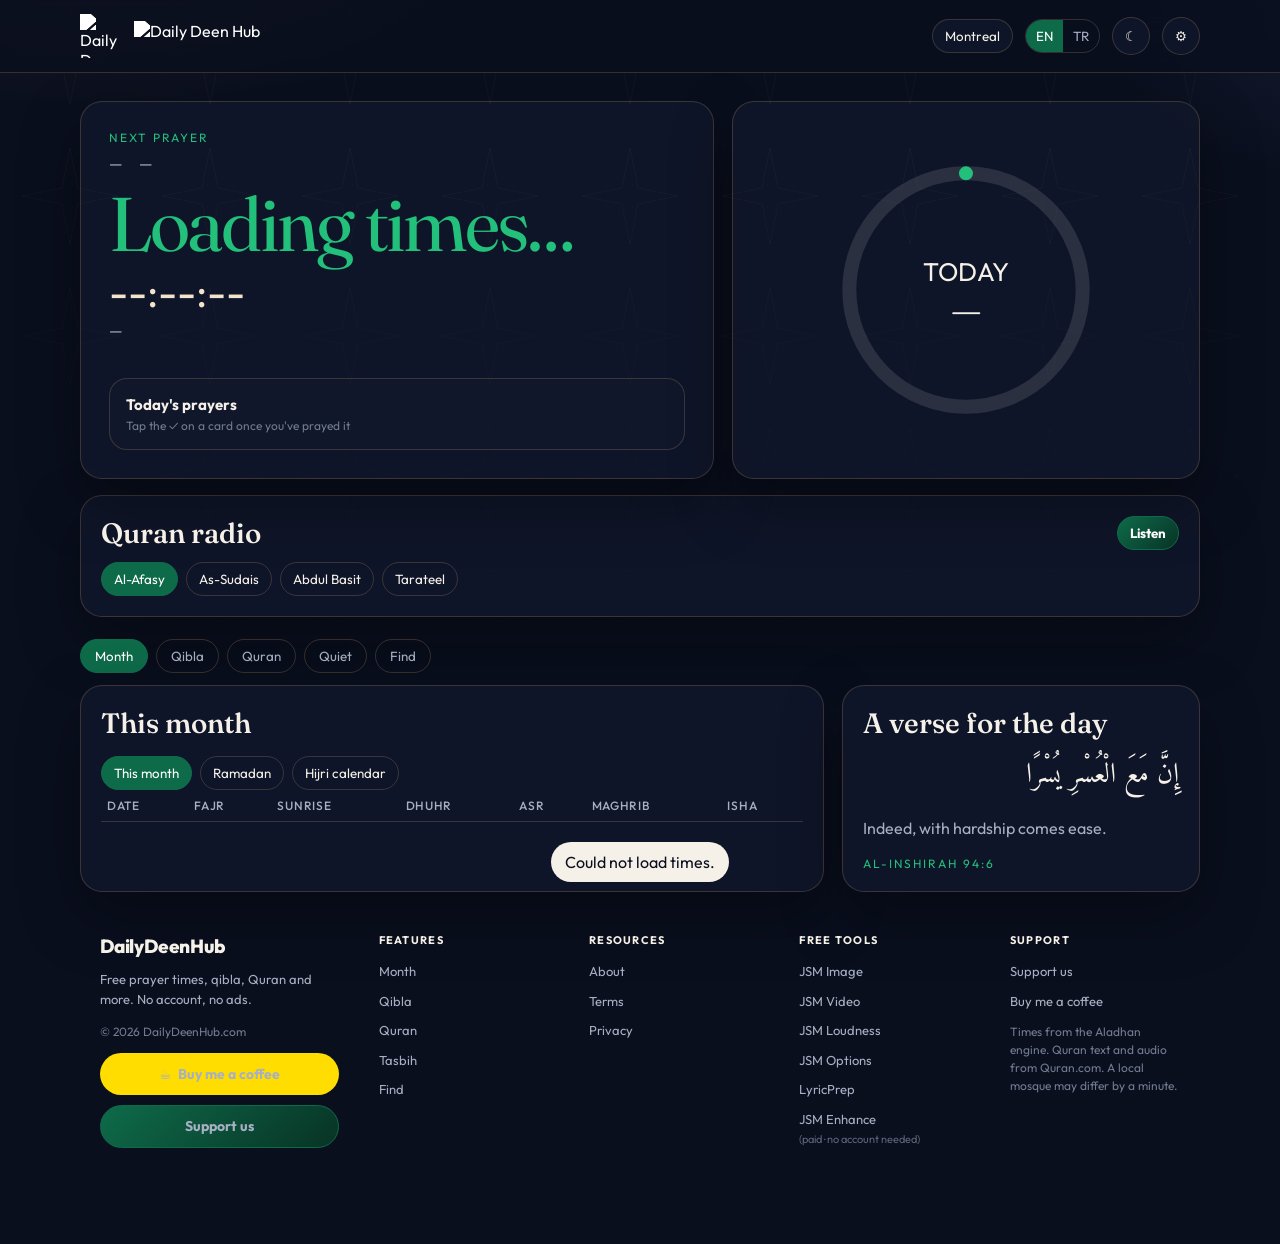
==== index.html @ 3d337380 "prayer tracker checkboxes on cards, congrats message" ====
<!DOCTYPE html>
<!-- HEADER/MARKUP: keep in sync with /tr/index.html -->
<html lang="en">
<head>
  <meta charset="UTF-8" />
  <meta name="viewport" content="width=device-width, initial-scale=1, viewport-fit=cover" />
  <meta name="theme-color" content="#0a0f1e" />
  <meta name="description" content="Ad-free prayer times, qibla, monthly timetable, and Quran reader." />
  <link rel="canonical" href="https://dailydeenhub.com/" />
  <link rel="alternate" hreflang="en" href="https://dailydeenhub.com/" />
  <link rel="alternate" hreflang="tr" href="https://dailydeenhub.com/tr/" />
  <title>DailyDeenHub — Prayer Times</title>
  <link rel="manifest" href="/manifest.json" />
  <link rel="icon" href="/favicon.png" />
  <link rel="apple-touch-icon" href="/icon-192.png" />
  <link rel="preconnect" href="https://fonts.googleapis.com" />
  <link rel="preconnect" href="https://fonts.gstatic.com" crossorigin />
  <link href="https://fonts.googleapis.com/css2?family=Amiri:wght@400;700&family=Fraunces:opsz,wght@9..144,520;9..144,640&family=Outfit:wght@340;420;520;600&display=swap" rel="stylesheet" />
  <link rel="stylesheet" href="/styles.css?v=21" />
</head>
<body>
  <header class="top">
    <div class="wrap top-inner">
      <div class="brand">
        <img class="brand-mark" src="/images/logo.png" alt="Daily Deen Hub" />
        <img class="brand-word" id="brandWord" src="/images/logo-text-en.png" alt="Daily Deen Hub" />
      </div>
      <div class="spacer"></div>
      <button class="chip" id="locBtn" type="button"><span id="locLabel">Montreal</span></button>
      <div class="seg" role="group" aria-label="Language">
        <button type="button" id="langEn" class="on">EN</button>
        <button type="button" id="langTr">TR</button>
      </div>
      <button class="icon-btn" id="themeBtn" type="button" aria-label="Theme">☾</button>
      <button class="icon-btn" id="setBtn" type="button" aria-label="Settings">⚙</button>
      <button class="icon-btn menu-btn" id="menuBtn" type="button" aria-label="Menu">☰</button>
    </div>
    <nav class="menu-panel" id="menuPanel" aria-label="Menu">
      <a class="menu-link" href="/" data-i="menuHome">Home</a>
      <a class="menu-link" href="/qibla.html" data-i="menuQibla">Qibla</a>
      <button class="menu-link" type="button" data-soon data-i="menuResources">Resources</button>
      <button class="menu-link" type="button" data-soon data-i="menuArticles">Articles</button>
      <button class="menu-link" type="button" data-soon data-i="menuCommunity">Community</button>
      <button class="menu-link" type="button" data-soon data-i="menuAbout">About</button>
      <div class="menu-div"></div>
      <div class="menu-row"><span data-i="menuLanguage">Language</span>
        <span class="seg sm"><button type="button" id="mLangEn" class="on">EN</button><button type="button" id="mLangTr">TR</button></span>
      </div>
      <button class="menu-row" id="mTheme" type="button"><span data-i="menuTheme">Theme</span><span id="mThemeVal">☾</span></button>
      <button class="menu-row" id="mLoc" type="button"><span data-i="menuLocation">Location</span><b id="mLocVal">Montreal</b></button>
      <button class="menu-row" id="mSet" type="button"><span data-i="menuSettings">Settings</span><span>⚙</span></button>
    </nav>
  </header>
  <main class="wrap">
    <section class="hero">
      <div class="panel next">
        <div class="kicker" data-i="next">Next prayer</div>
        <div class="dates"><span id="gDate">—</span><span id="hDate">—</span></div>
        <div class="prayer-name" id="nextName">—</div>
        <div class="clock" id="countdown">--:--:--</div>
        <div class="sub" id="nextMeta">—</div>
        <div class="note" id="sourceLine"></div>
        <div class="kicker" id="kerahat" style="display:block;margin-top:14px"></div>
        <div class="vakt-grid" id="vaktGrid"></div>
        <div class="tracker" id="trackerBox"></div>
      </div>
      <div class="panel ring-wrap">
        <svg class="ring" viewBox="0 0 120 120" aria-hidden="true">
          <circle cx="60" cy="60" r="50" fill="none" stroke="currentColor" stroke-opacity=".12" stroke-width="6"/>
          <circle id="arc" cx="60" cy="60" r="50" fill="none" stroke="#d4a574" stroke-width="6" stroke-linecap="round" stroke-dasharray="314" stroke-dashoffset="314" transform="rotate(-90 60 60)"/>
          <text id="arcLabel" x="60" y="56" text-anchor="middle" fill="currentColor" font-size="11" font-family="Outfit, sans-serif">TODAY</text>
          <text id="arcTime" x="60" y="74" text-anchor="middle" fill="currentColor" font-size="16" font-family="Fraunces, serif">—</text>
        </svg>
      </div>
    </section>
    <section class="panel pad radio" id="radioCard">
      <div class="row" style="margin-top:0">
        <h2 data-i="radioTitle" style="margin:0;flex:1">Quran radio</h2>
        <button class="primary" id="radioBtn" type="button" data-i="radioPlay">Listen</button>
      </div>
      <div class="stations" id="stations"></div>
      <audio id="radioAudio" preload="none"></audio>
    </section>
    <div class="tabs">
      <button type="button" class="on" data-tab="month" data-i="monthTab">Month</button>
      <button type="button" data-tab="qibla" data-i="qiblaTab">Qibla</button>
      <button type="button" data-tab="quran" data-i="quranTab">Quran</button>
      <button type="button" data-tab="quiet" data-i="quietTab">Quiet</button>
      <button type="button" data-tab="mosques" data-i="mosquesTab">Mosques</button>
    </div>
    <section id="panel-month" class="layout">
      <div class="panel pad">
        <h2 id="monthHeading">This month</h2>
        <p class="hint" id="monthNote"></p>
        <div class="row">
          <button class="ghost" id="monthMode" type="button" data-i="thisMonth">This month</button>
          <button class="ghost" id="ramadanMode" type="button" data-i="ramadan">Ramadan</button>
          <button class="ghost" id="hijriMode" type="button" data-i="hijriCal">Hijri</button>
        </div>
        <div class="scroll"><table><thead><tr>
          <th data-i="thDate">Date</th><th data-i="fajr">Fajr</th><th data-i="sun">Sunrise</th>
          <th data-i="dhuhr">Dhuhr</th><th data-i="asr">Asr</th><th data-i="maghrib">Maghrib</th><th data-i="isha">Isha</th>
        </tr></thead><tbody id="monthBody"></tbody></table></div>
      </div>
      <div class="panel pad">
        <h2 data-i="ayahTitle">A verse for the day</h2>
        <div class="ayah" id="ayahAr"></div>
        <p class="hint" id="ayahText"></p>
        <div class="kicker" id="ayahRef"></div>
      </div>
    </section>
    <section id="panel-qibla" class="layout hidden">
      <div class="panel pad">
        <h2 data-i="qiblaTitle">Qibla</h2>
        <p class="hint" id="qiblaHint"></p>
        <div class="compass">
          <svg viewBox="0 0 220 220" aria-label="Qibla compass">
            <path d="M110 6 L118 22 H102 Z" fill="#d4a574"/>
            <g id="dial"></g>
          </svg>
        </div>
        <div class="row" style="justify-content:center;margin-top:2px"><button id="compassBtn" type="button" data-i="compass">Use compass</button></div>
        <div class="deg" id="qiblaDeg">—°</div>
        <p class="hint" id="qiblaCheck"></p>
        <p class="hint" id="qiblaDistance"></p>
        <p class="hint" id="qiblaTurn"></p>
        
      </div>
      <div class="panel pad">
        <h2 data-i="mapTitle">Qibla map</h2>
        <p class="hint" data-i="mapBody">Drag the map. The curve is the great-circle path to the Kaaba, and it redraws from the center.</p>
        <iframe id="qiblaFrame" class="qibla-frame" title="Qibla map" src="/qibla?embed=1&lat=45.5017&lon=-73.5673&name=Montreal"></iframe>
        <div class="row"><a id="qiblaOpen" href="/qibla.html">Open qibla.html</a></div>
      </div>
    </section>
    <section id="panel-quran" class="quran-layout hidden">
      <div class="panel pad">
        <h2 data-i="quranTitle">Quran</h2>
        <input class="search" id="surahSearch" data-i-ph="surahPh" placeholder="Find a surah" />
        <div class="chapters scroll" id="chapterList"></div>
      </div>
      <div class="panel pad">
        <div class="row" style="margin-top:0">
          <h2 id="surahTitle" style="margin:0;flex:1">Al-Fatihah</h2>
          <select id="reciterSel" class="field" style="width:auto"></select>
          <button class="primary" id="playBtn" type="button" data-i="play">Play</button>
        </div>
        <audio id="audio" preload="none" style="width:100%;margin-top:12px" controls></audio>
        <div id="verses" class="scroll" style="max-height:640px"></div>
      </div>
    </section>
    <section id="panel-quiet" class="layout hidden">
      <div class="panel pad">
        <h2 data-i="tasbihTitle">Tasbih</h2>
        <p class="sub" id="tasbihPhrase">Subhanallah</p>
        <div class="row">
          <button class="count-btn" id="tasbihBtn" type="button"><b id="tasbihCount">0</b><span data-i="tap">Tap to count</span></button>
          <button class="ghost" id="tasbihReset" type="button" data-i="reset">Reset</button>
        </div>
        <p class="note" id="tasbihNote"></p>
      </div>
      <div class="panel pad"><h2 data-i="focusTitle">No ads</h2><p class="hint" id="focusBody"></p></div>
    </section>
    <section id="panel-mosques" class="layout hidden">
      <div class="panel pad">
        <h2 data-i="mosquesTitle">Nearby mosques</h2>
        <p class="sub" data-i="mosquesSub">Mosques near your selected place, from OpenStreetMap.</p>
        <div class="row" style="margin-top:0">
          <button class="primary" id="mosqueFind" type="button" data-i="mosquesFind">Find mosques near me</button>
          <button class="primary" id="halalFind" type="button" data-i="halalFind">Find halal restaurants near me</button>
        </div>
        <div id="mosqueList" class="mosque-list"></div>
      </div>
    </section>
    <footer class="foot">
      <div class="footer-grid">
        <div class="footer-col">
          <div class="footer-brand">DailyDeenHub</div>
          <p class="footer-tag" data-i="footTag">Free prayer times, qibla, Quran and more. No account, no ads.</p>
          <p class="footer-copy">&copy; 2026 DailyDeenHub.com</p>
          <p class="foot-cta"><a class="bmc-btn" href="https://www.buymeacoffee.com/memoliro" target="_blank" rel="noopener">☕ <span data-i="bmcBtn">Buy me a coffee</span></a>
          <a class="primary" href="https://buy.stripe.com/fZubJ33xK4cu1W96k15gc00" target="_blank" rel="noopener"><span data-i="supportUs">Support us</span></a></p>
        </div>
        <div class="footer-col">
          <h4 data-i="footFeatures">Features</h4>
          <ul>
            <li><a href="#" data-goto="month" data-i="monthTab">Month</a></li>
            <li><a href="#" data-goto="qibla" data-i="qiblaTab">Qibla</a></li>
            <li><a href="#" data-goto="quran" data-i="quranTab">Quran</a></li>
            <li><a href="#" data-goto="quiet" data-i="tasbihTitle">Tasbih</a></li>
            <li><a href="#" data-goto="mosques" data-i="mosquesTab">Find</a></li>
          </ul>
        </div>
        <div class="footer-col">
          <h4 data-i="footResources">Resources</h4>
          <ul>
            <li><a href="/about.html" data-i="menuAbout">About</a></li>
            <li><a href="/terms.html" data-i="terms">Terms</a></li>
            <li><a href="/privacy.html" data-i="privacy">Privacy</a></li>
          </ul>
        </div>
        <div class="footer-col">
          <h4 data-i="footFreeTools">Free tools</h4>
          <ul>
            <li><a href="https://jsm-image.com" target="_blank" rel="noopener">JSM Image</a></li>
            <li><a href="https://jsm-video.com" target="_blank" rel="noopener">JSM Video</a></li>
            <li><a href="https://jsm-loudness.com" target="_blank" rel="noopener">JSM Loudness</a></li>
            <li><a href="https://jsm-options.com" target="_blank" rel="noopener">JSM Options</a></li>
            <li><a href="https://lyricprep.com" target="_blank" rel="noopener">LyricPrep</a></li>
            <li><a href="https://jsm-enhance.com" target="_blank" rel="noopener">JSM Enhance <span class="paid-note" data-i="paidNote">(paid · no account needed)</span></a></li>
          </ul>
        </div>
        <div class="footer-col">
          <h4 data-i="footSupport">Support</h4>
          <ul>
            <li><a href="https://buy.stripe.com/fZubJ33xK4cu1W96k15gc00" target="_blank" rel="noopener" data-i="supportUs">Support us</a></li>
            <li><a href="https://www.buymeacoffee.com/memoliro" target="_blank" rel="noopener" data-i="bmcBtn">Buy me a coffee</a></li>
          </ul>
          <p class="footer-note" id="footerNote"></p>
        </div>
      </div>
    </footer>
  </main>
  <div class="modal hidden" id="locModal">
    <div class="sheet">
      <h3 data-i="placeTitle">Place</h3>
      <input class="search" id="citySearch" data-i-ph="searchPh" placeholder="Search a city" />
      <ul class="results" id="cityResults"></ul>
      <div class="row">
        <button class="primary" id="gpsBtn" type="button" data-i="gps">Use my location</button>
        <button class="ghost" id="locClose" type="button" data-i="close">Close</button>
      </div>
    </div>
  </div>
  <div class="modal hidden" id="setModal">
    <div class="sheet">
      <h3 data-i="setTitle">Settings</h3>
      <label class="field"><span data-i="method">Calculation method</span><select id="methodSel" class="field"></select></label>
      <label class="field"><span data-i="madhab">Asr madhab</span>
        <select id="schoolSel" class="field">
          <option value="0">Shafi / Maliki / Hanbali</option>
          <option value="1">Hanafi</option>
        </select>
      </label>
      <label class="field" style="display:flex;gap:8px;align-items:center"><input id="notifyChk" type="checkbox" /> <span data-i="notify">Notify while this tab is open</span></label>
      <label class="field" style="display:flex;gap:8px;align-items:center"><input id="adhanChk" type="checkbox" /> <span data-i="adhanAtTime">Play adhan at prayer time</span></label>
      <p class="note" data-i="adhanNote">Plays the full adhan when the tab is open.</p>
      <label class="field" style="display:flex;gap:8px;align-items:center"><input id="pushChk" type="checkbox" /> <span data-i="pushLbl">Prayer alerts</span></label>
      <p class="note" id="pushNote" style="margin-top:-6px"></p>
      <div id="installRow" class="hidden" style="margin-top:2px">
        <p class="note" id="installHint" style="margin:0 0 8px"></p>
        <button id="installBtn" class="primary hidden" type="button"></button>
      </div>
      <div class="field"><span data-i="remindBefore">Minutes before prayer</span><div id="remindRows" class="rrows"></div></div>
      <div class="field"><span data-i="soundLbl">Alert sound</span>
        <div class="sound-row"><select id="soundSel" class="field"></select><button class="icon-btn" id="soundPreview" type="button" aria-label="Preview sound">▶</button></div>
      </div>
      <label class="field" id="soundUploadRow" style="display:none"><span data-i="uploadLbl">Upload custom sound</span><input id="soundFile" type="file" accept="audio/*" class="field" /></label>
      <p class="note" data-i="methodNote">Times are calculated, not an official mosque feed. Diyanet suits Turkey; ISNA is the Montreal default.</p>
      <div class="row"><button class="primary" id="setClose" type="button" data-i="done">Done</button></div>
    </div>
  </div>
  <div class="toast hidden" id="toast"></div>
  <script src="/prayer-calc.js?v=2"></script>
  <script src="/prayer-api.js?v=5"></script>
  <script src="/push-alerts.js?v=4"></script>
  <script src="/app.js?v=31"></script>

  <div class="modal hidden" id="installPopup" style="z-index:60">
    <div class="sheet">
      <h3 data-i="installPopTitle">Install DailyDeenHub</h3>
      <p class="note" data-i="installPopBody">Get prayer alerts even when your browser is closed. Free, fast, no account needed.</p>
      <p class="note hidden" id="installPopIOS" data-i="installIOS"></p>
      <div class="row">
        <button class="primary" id="installPopBtn" type="button" data-i="installBtn">Install app</button>
        <button class="ghost" id="installPopLater" type="button" data-i="installPopLater">Not now</button>
      </div>
    </div>
  </div>
</body>
</html>
---- styles.css ----
:root {
  color-scheme: dark;
  --bg: #0a0f1e;
  --bg-2: #12182b;
  --panel: rgba(18, 24, 43, 0.82);
  --line: rgba(212, 165, 116, 0.22);
  --gold: #d4a574;
  --gold-2: #f3e2cc;
  --green: #0e6b4a;
  --green-bright: #22c07a;
  --green-deep: #083325;
  --ink: #f6f1e8;
  --muted: #a7b0c2;
  --dim: #717b90;
  --shadow: 0 24px 60px rgba(0, 0, 0, 0.35);
  --serif: "Fraunces", Palatino, serif;
  --sans: "Outfit", "Avenir Next", system-ui, sans-serif;
  --arab: "Amiri", serif;
  --radius: 22px;
}
[data-theme="day"] {
  color-scheme: light;
  --bg: #f6f1e8;
  --bg-2: #fffaf3;
  --panel: rgba(255, 250, 243, 0.9);
  --line: rgba(42, 52, 74, 0.12);
  --gold: #8d5e32;
  --gold-2: #243044;
  --green: #0e6b4a;
  --green-bright: #0e9b5e;
  --green-deep: #d9efe4;
  --ink: #172033;
  --muted: #5d6880;
  --dim: #7d879c;
  --shadow: 0 16px 40px rgba(48, 36, 18, 0.08);
}
* { box-sizing: border-box; }
html, body { margin: 0; }
body {
  min-height: 100vh;
  color: var(--ink);
  font-family: var(--sans);
  background:
    radial-gradient(880px 420px at 8% -10%, rgba(212, 165, 116, 0.16), transparent 55%),
    radial-gradient(640px 380px at 110% 0%, rgba(70, 96, 150, 0.18), transparent 50%),
    var(--bg);
}
body::before {
  content: "";
  pointer-events: none;
  position: fixed;
  inset: 0;
  opacity: 0.4;
  background-image: url("data:image/svg+xml;utf8,<svg xmlns='http://www.w3.org/2000/svg' width='140' height='140' viewBox='0 0 140 140'><path d='M70 8 L78 48 L118 56 L78 64 L70 104 L62 64 L22 56 L62 48 Z' fill='none' stroke='%23d4a574' stroke-opacity='0.14' stroke-width='1'/></svg>");
  mask-image: linear-gradient(#000, transparent 78%);
}
button, input, select { font-family: inherit; color: inherit; }
button { cursor: pointer; }
.wrap { width: min(1120px, calc(100% - 32px)); margin: 0 auto; }
header.top {
  position: sticky; top: 0; z-index: 20;
  backdrop-filter: blur(16px);
  background: color-mix(in srgb, var(--bg) 78%, transparent);
  border-bottom: 1px solid var(--line);
}
.top-inner { display: flex; align-items: center; gap: 12px; padding: 14px 0; }
.brand { display: flex; align-items: center; gap: 10px; }
.brand img { width: 36px; height: 36px; border-radius: 50%; }
.brand-mark { width: 44px !important; height: 44px !important; border-radius: 0 !important; }
.brand-word { width: auto !important; height: 30px !important; border-radius: 0 !important; }
/* wordmark/mark are dark-navy artwork: render white on the dark theme */
.brand-mark, .brand-word { filter: brightness(0) invert(1); }
body[data-theme="day"] .brand-mark, body[data-theme="day"] .brand-word { filter: none; }
.brand b { font-family: var(--serif); font-weight: 560; font-size: 20px; }
.brand small { display: block; color: var(--muted); font-size: 11px; letter-spacing: 0.14em; text-transform: uppercase; }
.spacer { flex: 1; }
.chip, .icon-btn, .primary, .ghost {
  border: 1px solid var(--line);
  background: var(--panel);
  border-radius: 999px;
  padding: 8px 12px;
}
.chip { display: inline-flex; align-items: center; gap: 8px; max-width: 260px; }
.chip span { overflow: hidden; text-overflow: ellipsis; white-space: nowrap; }
.icon-btn { width: 38px; height: 38px; padding: 0; display: grid; place-items: center; }
.ghost { background: transparent; }
.seg { display: flex; border: 1px solid var(--line); border-radius: 999px; overflow: hidden; }
.seg button { background: transparent; border: 0; padding: 8px 10px; color: var(--muted); }
.seg button.on { background: var(--gold); color: #1b140c; }
main { padding: 28px 0 64px; }
.hero { display: grid; grid-template-columns: 1.15fr 0.85fr; gap: 18px; }
.panel {
  background: var(--panel);
  border: 1px solid var(--line);
  border-radius: var(--radius);
  box-shadow: var(--shadow);
}
.next { padding: 28px; min-height: 300px; }
.kicker { color: var(--gold); letter-spacing: 0.16em; text-transform: uppercase; font-size: 12px; }
.dates { display: flex; gap: 16px; color: var(--muted); margin-top: 8px; flex-wrap: wrap; }
.prayer-name {
  font-family: var(--serif);
  font-size: clamp(46px, 6vw, 76px);
  line-height: 0.92;
  margin: 16px 0 6px;
  letter-spacing: -0.03em;
}
.clock { font-variant-numeric: tabular-nums; font-size: clamp(28px, 4vw, 42px); color: var(--gold-2); }
.sub, .hint { color: var(--muted); line-height: 1.5; }
.ring-wrap { display: grid; place-items: center; padding: 22px; }
.ring { width: min(280px, 100%); }
.vakt-grid { margin-top: 18px; display: grid; grid-template-columns: repeat(6, 1fr); gap: 10px; }
.vakt { padding: 14px 12px; border-radius: 18px; border: 1px solid var(--line); background: color-mix(in srgb, var(--bg-2) 75%, transparent); }
.vakt.on { border-color: var(--gold); }
.vakt .nm { color: var(--muted); font-size: 12px; letter-spacing: 0.08em; text-transform: uppercase; }
.vakt .tm { font-variant-numeric: tabular-nums; font-size: 22px; margin-top: 6px; }
.vakt .st { color: var(--dim); font-size: 12px; min-height: 16px; margin-top: 4px; }
.tabs { display: flex; gap: 8px; margin: 22px 0 12px; flex-wrap: wrap; }
.tabs button, .tiny { border-radius: 999px; border: 1px solid var(--line); background: transparent; padding: 8px 14px; color: var(--muted); }
.tabs button.on { background: var(--ink); color: var(--bg); border-color: var(--ink); }
.layout { display: grid; grid-template-columns: 1.35fr 0.65fr; gap: 18px; }
.pad { padding: 20px; }
h2 { font-family: var(--serif); font-weight: 540; font-size: 28px; margin: 0 0 6px; }
.hidden { display: none !important; }
table { width: 100%; border-collapse: collapse; font-variant-numeric: tabular-nums; font-size: 14px; }
th, td { padding: 8px 6px; text-align: left; border-bottom: 1px solid var(--line); white-space: nowrap; }
th { color: var(--muted); font-size: 12px; letter-spacing: 0.06em; text-transform: uppercase; font-weight: 500; }
tr.today td { color: var(--gold-2); background: color-mix(in srgb, var(--gold) 12%, transparent); }
.scroll { overflow: auto; max-height: 480px; }
.compass { width: 300px; height: 300px; max-width: 86vw; margin: 8px auto; }
.compass svg { width: 100%; height: 100%; display: block; }
.radio { margin-top: 16px; }
.stations { display: flex; flex-wrap: wrap; gap: 8px; margin-top: 12px; }
.stations button { border-radius: 999px; border: 1px solid var(--line); background: transparent; color: var(--ink); padding: 8px 12px; }
.stations button.on, #ramadanMode.on, #monthMode.on { background: var(--gold); color: #1a140e; border-color: transparent; }
.qibla-frame + .row a { color: var(--gold); }
.quran-layout { display: grid; grid-template-columns: 280px 1fr; gap: 18px; }
.chapters button, .results button {
  width: 100%; text-align: left; background: transparent; border: 0;
  border-bottom: 1px solid var(--line); padding: 10px 4px; border-radius: 0;
}
.chapters small, .results small { color: var(--muted); display: block; }
.verse { padding: 14px 0; border-bottom: 1px solid var(--line); }
.verse .ar { font-family: var(--arab); font-size: 28px; line-height: 1.85; text-align: right; direction: rtl; }
.verse .tr { color: var(--muted); margin-top: 6px; }
.ayah { font-family: var(--arab); font-size: 28px; line-height: 1.7; text-align: right; direction: rtl; margin: 12px 0; }
.row { display: flex; gap: 8px; flex-wrap: wrap; margin-top: 12px; align-items: center; }
.search, select.field {
  width: 100%; border-radius: 14px; border: 1px solid var(--line);
  background-color: var(--bg-2); color: var(--ink); padding: 12px 14px; font-size: 16px; outline: none;
}
/* Android renders native option popups with system UI that can ignore
   color-scheme — force explicit colors so options stay readable. */
select.field option {
  background-color: var(--bg-2);
  color: var(--ink);
}
label.field { display: block; margin: 10px 0; color: var(--muted); font-size: 13px; }
.modal { position: fixed; inset: 0; z-index: 40; background: rgba(6, 8, 16, 0.55); display: grid; place-items: start center; padding: 16px; overflow-y: auto; }
.sheet { width: min(560px, 100%); background: var(--bg-2); border: 1px solid var(--line); border-radius: 24px; padding: 18px; margin: 4vh auto; max-height: 92vh; max-height: 92dvh; overflow-y: auto; }
.sheet h3 { font-family: var(--serif); font-size: 28px; margin: 4px 0 12px; }
.results { list-style: none; margin: 10px 0 0; padding: 0; max-height: 280px; overflow: auto; }
.note { color: var(--dim); font-size: 12px; line-height: 1.5; }
.count-btn { width: 100%; border-radius: 18px; border: 1px solid var(--line); background: color-mix(in srgb, var(--gold) 10%, transparent); padding: 16px; text-align: left; }
.count-btn b { font-family: var(--serif); font-size: 32px; display: block; }
.toast { position: fixed; bottom: 18px; left: 50%; transform: translateX(-50%); background: var(--ink); color: var(--bg); padding: 10px 14px; border-radius: 999px; z-index: 50; }
footer.foot { color: var(--dim); font-size: 12px; line-height: 1.5; padding-bottom: 20px; }
@media (max-width: 900px) {
  .hero, .layout, .quran-layout { grid-template-columns: 1fr; }
  .vakt-grid { grid-template-columns: repeat(3, 1fr); }
  .brand small { display: none; }
}
.menu-btn { display: none; }
.menu-panel { display: none; }
@media (min-width: 641px) { .menu-panel { display: none !important; } }
.info-page h1 { font-family: var(--serif); margin: 0 0 12px; }
.info-page p { color: var(--muted); line-height: 1.65; margin: 0 0 12px; }
.info-page a { color: var(--gold); }
.sound-row { display: flex; gap: 8px; align-items: center; margin-top: 8px; }
.sound-row select { flex: 1 1 auto; min-width: 0; }
.rrows { display: grid; gap: 6px; margin-top: 8px; }
.rrow { display: flex; align-items: center; justify-content: space-between; gap: 10px; }
.rrow select { max-width: 160px; }
.foot-support { display: flex; align-items: center; justify-content: center; gap: 12px; flex-wrap: wrap; margin-bottom: 10px; }
.bmc-btn { display: inline-flex; align-items: center; gap: 6px; background: #ffdd00; color: #1b140c; font-weight: 600; padding: 8px 16px; border-radius: 999px; text-decoration: none; }
.bmc-btn:hover { filter: brightness(0.95); }
.foot-nav, .foot-apps { margin-bottom: 8px; }
.foot-nav a, .foot-apps a { color: var(--muted); text-decoration: none; }
.foot-nav a:hover, .foot-apps a:hover { color: var(--gold); text-decoration: underline; }
.foot-note { margin-top: 6px; }
@media (max-width: 640px) {
  .vakt-grid { grid-template-columns: repeat(2, 1fr); }
  .chip { max-width: 140px; }
  #locBtn, .top-inner > .seg, #themeBtn, #setBtn { display: none; }
  .menu-btn { display: grid; }
  .menu-panel.open {
    display: block; position: absolute; top: 100%; right: 12px; z-index: 30;
    min-width: 230px; max-width: calc(100vw - 24px);
    background: var(--panel); border: 1px solid var(--line); border-radius: 14px;
    box-shadow: 0 12px 32px rgba(0,0,0,.25); padding: 6px; margin-top: 4px;
  }
  .menu-link, .menu-row {
    display: flex; align-items: center; justify-content: space-between; gap: 12px;
    width: 100%; padding: 10px 12px; border: 0; background: transparent;
    color: var(--ink); text-decoration: none; border-radius: 10px; font-size: 15px; text-align: left;
  }
  .menu-link:hover, .menu-row:hover { background: color-mix(in srgb, var(--gold) 12%, transparent); }
  .menu-div { border-top: 1px solid var(--line); margin: 6px 4px; }
  .menu-row .seg.sm button { padding: 6px 10px; font-size: 13px; }
  #mLocVal { font-weight: 600; max-width: 130px; overflow: hidden; text-overflow: ellipsis; white-space: nowrap; }
  .top-inner { gap: 8px; }
  .brand { flex: 1 1 auto; min-width: 0; flex-direction: column; align-items: flex-start; gap: 3px; }
  .brand-mark { width: 36px !important; height: 36px !important; }
  .brand-word { height: 38px !important; max-width: 100%; object-fit: contain; object-position: left center; }
}

/* Settings: wide green Done button */
#setClose {
  width: 100%; background: #16a34a; border-color: #16a34a; color: #fff;
  font-weight: 700; padding: 13px; font-size: 16px;
}
#setClose:active { background: #15803d; }
/* Alert sound dropdown: light-blue outline so it stands out */
#soundSel {
  border: 2px solid #7dd3fc;
  box-shadow: 0 0 0 3px rgba(125, 211, 252, 0.18);
}

/* iOS install callout: prominent box so iPhone users don't miss it */
.ios-install-box {
  background: rgba(125, 211, 252, 0.1);
  border: 2px solid #7dd3fc;
  border-radius: 12px;
  padding: 12px 14px;
  margin-top: 8px;
}
.ios-install-box p { margin: 0 0 8px; font-size: 15px; line-height: 1.5; }
.ios-install-box p:last-child { margin-bottom: 0; }
.ios-install-box .steps { font-weight: 600; }

/* Qibla: green compass button, close under the dial */
#compassBtn {
  background: #16a34a; border-color: #16a34a; color: #fff;
  font-weight: 700; padding: 10px 22px; font-size: 15px;
}
#compassBtn:active { background: #15803d; }

/* prayer tracker */
.tracker { margin-top: 18px; padding: 16px; border-radius: 18px; border: 1px solid var(--line); background: color-mix(in srgb, var(--bg-2) 75%, transparent); }
.tracker-head { display: flex; justify-content: space-between; align-items: center; font-weight: 700; font-size: 15px; }
.tracker-head .streak { color: #f59e0b; font-weight: 700; }
.tracker-hint { color: var(--dim); font-size: 12px; margin-top: 4px; }
.tracker-grid { display: grid; grid-template-columns: repeat(5, 1fr); gap: 8px; margin-top: 12px; }
.trk { padding: 10px 6px; border-radius: 12px; border: 1px solid var(--line); background: transparent; color: var(--ink); font-size: 13px; cursor: pointer; }
.trk.on { background: #16a34a; border-color: #16a34a; color: #fff; font-weight: 700; }
@media (max-width: 560px) { .tracker-grid { grid-template-columns: repeat(3, 1fr); } }

/* Ramadan hub */
.ramadan-hub { margin-top: 14px; padding: 16px 18px; border-radius: 18px; border: 1px solid #d4a574; background: linear-gradient(135deg, color-mix(in srgb, #d4a574 14%, transparent), transparent); text-align: center; }
.rh-title { font-weight: 800; font-size: 16px; letter-spacing: .04em; }
.rh-count { font-size: 20px; margin-top: 6px; font-variant-numeric: tabular-nums; }
.rh-count b { color: #d4a574; }
.rh-note { color: var(--dim); font-size: 13px; margin-top: 4px; }

/* mosque finder */
.mosque-list { margin-top: 14px; display: grid; gap: 8px; }
.mosque { display: flex; justify-content: space-between; align-items: center; padding: 12px 14px; border-radius: 12px; border: 1px solid var(--line); background: color-mix(in srgb, var(--bg-2) 75%, transparent); text-decoration: none; color: var(--ink); }
.mosque:hover { border-color: #d4a574; }
.mq-name { font-weight: 600; }
.mq-d { color: var(--dim); font-size: 13px; font-variant-numeric: tabular-nums; }

/* green identity accents */
.primary { background: linear-gradient(135deg, var(--green), var(--green-deep)); border-color: var(--green); color: #fff; font-weight: 700; }
.primary:active { filter: brightness(1.15); }
.tabs button.on { background: var(--green); border-color: var(--green); color: #fff; }
.vakt.on { border-color: var(--green-bright); box-shadow: 0 0 0 1px var(--green-bright), 0 8px 24px rgba(14, 107, 74, 0.25); }
.vakt.on .nm { color: var(--green-bright); }
.seg button.on, .stations button.on, #ramadanMode.on, #monthMode.on { background: var(--green); border-color: var(--green); color: #fff; }
#arc { stroke: var(--green-bright); }
.prayer-name { color: var(--green-bright); }
.kicker { color: var(--green-bright); }
.mosque:hover { border-color: var(--green-bright); }
.trk.on { background: var(--green); border-color: var(--green); }
.tracker-head .streak { color: var(--green-bright); }
a { color: var(--green-bright); }

/* Hijri calendar */
#monthBody td.today { background: var(--green); color: #fff; border-radius: 10px; }
#monthBody td b { display: block; font-size: 16px; }
#monthBody td span { font-size: 11px; color: var(--dim); }
#monthBody td.today span { color: rgba(255,255,255,.8); }

/* professional 5-column footer */
.foot { padding: 40px 20px 32px; }
.footer-grid { display: grid; grid-template-columns: 1.4fr 1fr 1fr 1fr 1fr; gap: 40px; max-width: 1200px; margin: 0 auto; text-align: left; }
.footer-col h4 { font-size: 11px; font-weight: 700; letter-spacing: .12em; text-transform: uppercase; color: var(--ink); margin: 0 0 14px; }
.footer-col ul { list-style: none; margin: 0; padding: 0; }
.footer-col li { margin: 0 0 10px; }
.footer-col a { color: var(--muted); text-decoration: none; font-size: 13px; }
.footer-col a:hover { color: var(--green-bright); text-decoration: underline; }
.paid-note { font-size: 11px; color: var(--dim); opacity: .8; white-space: nowrap; }
.footer-brand { font-size: 19px; font-weight: 800; color: var(--ink); margin: 0 0 10px; letter-spacing: -.01em; }
.footer-tag { margin: 0 0 14px; font-size: 13px; color: var(--muted); }
.footer-copy { font-size: 12px; color: var(--dim); }
.footer-note { font-size: 12px; color: var(--dim); }
@media (max-width: 900px) { .footer-grid { grid-template-columns: 1fr 1fr; } }
@media (max-width: 560px) { .footer-grid { grid-template-columns: 1fr; gap: 28px; } }

/* footer support buttons: stack neatly, same size */
.foot-cta { display: flex; flex-direction: column; gap: 10px; align-items: stretch; }
.foot-cta .bmc-btn, .foot-cta .primary { display: inline-flex; align-items: center; justify-content: center; padding: 10px 18px; border-radius: 999px; font-size: 14px; font-weight: 700; white-space: nowrap; text-decoration: none; min-height: 42px; box-sizing: border-box; width: 100%; }

/* prayer-card tracker checkboxes */
.vakt { position: relative; }
.vakt-check { position: absolute; top: 10px; right: 10px; width: 26px; height: 26px; border-radius: 8px; border: 2px solid var(--line); background: transparent; cursor: pointer; font-size: 15px; line-height: 1; color: #fff; display: inline-flex; align-items: center; justify-content: center; padding: 0; }
.vakt-check.on { background: #16a34a; border-color: #16a34a; }
.vakt-check.off { opacity: 0.22; cursor: default; }
.tracker-congrats { text-align: center; font-size: 17px; line-height: 1.55; padding: 12px 8px 4px; }
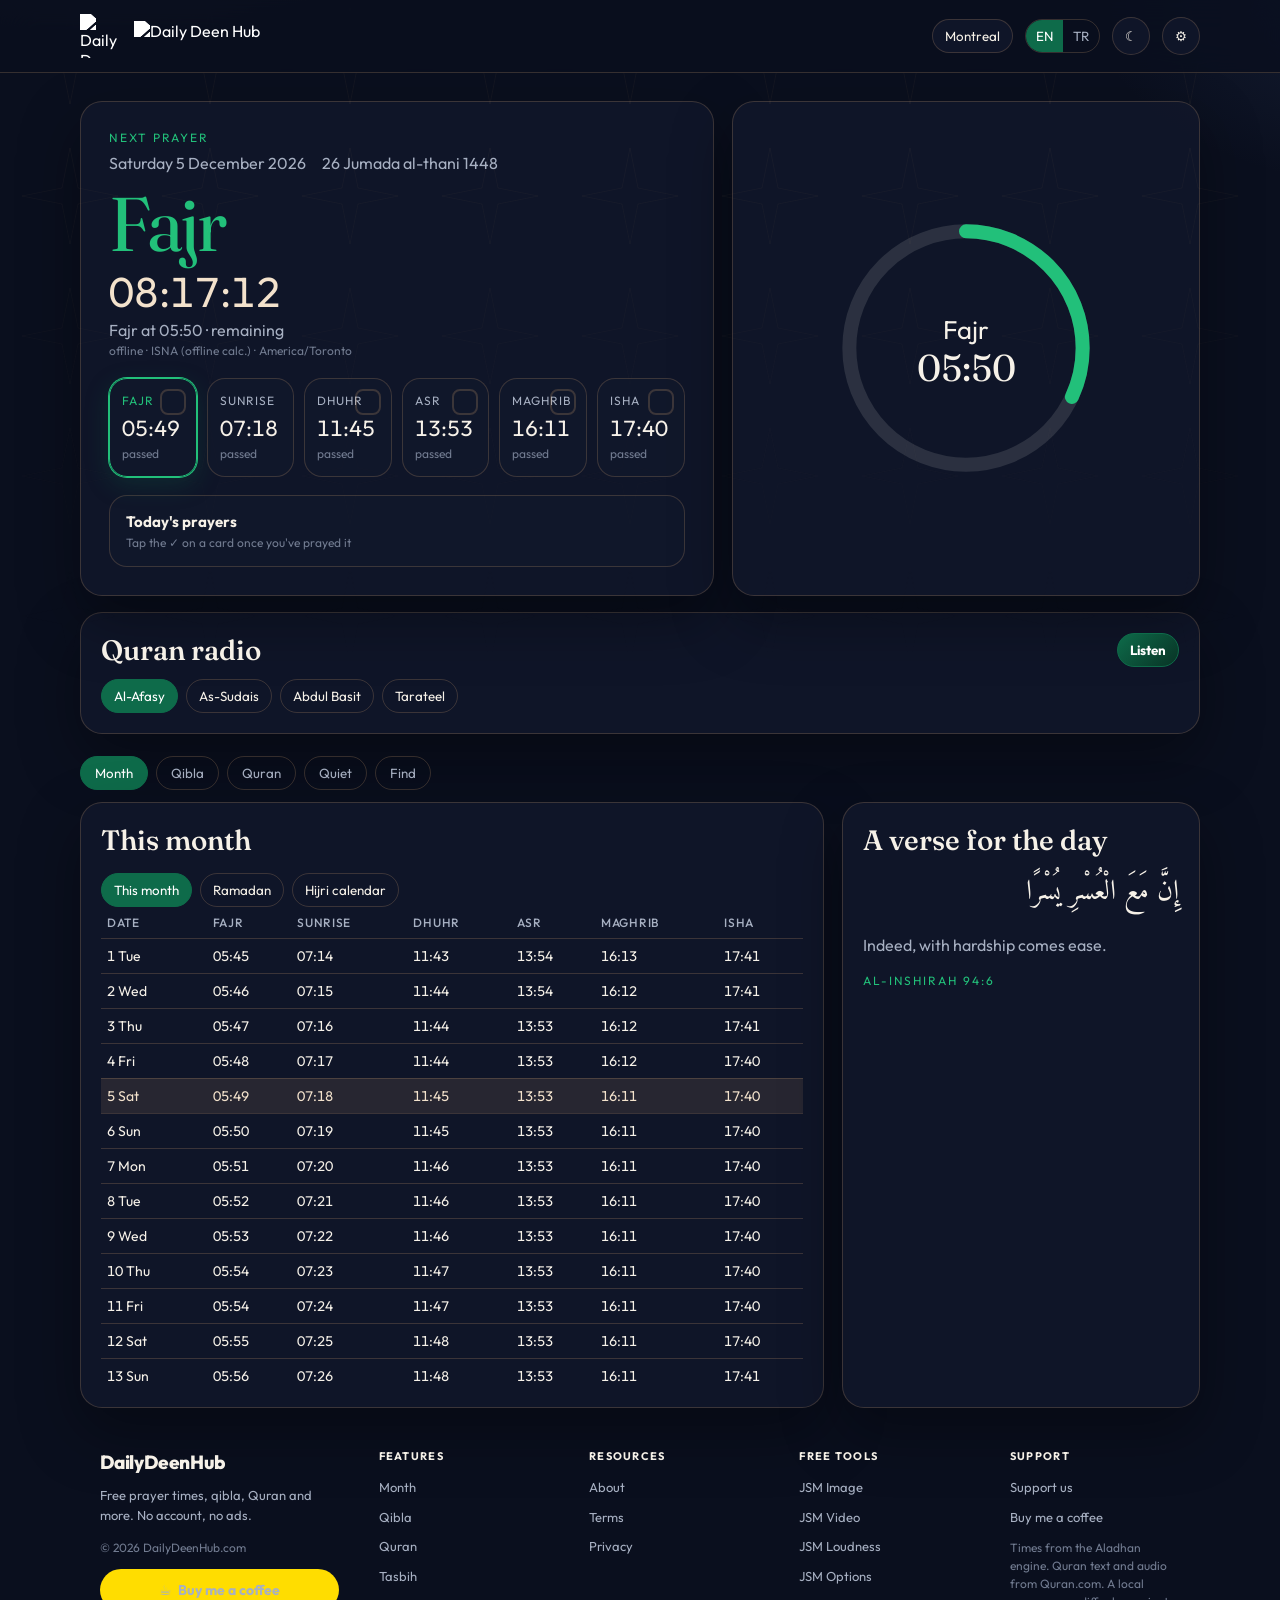
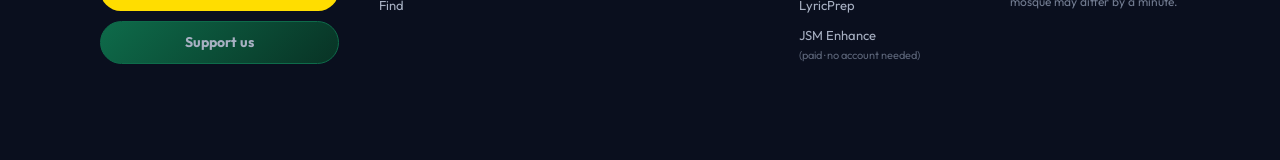
==== commit 533a3330: "Add files via upload" ====
--- a/index.html
+++ b/index.html
@@ -13,9 +13,8 @@
   <link rel="manifest" href="/manifest.json" />
   <link rel="icon" href="/favicon.png" />
   <link rel="apple-touch-icon" href="/icon-192.png" />
-  <link rel="preconnect" href="https://fonts.googleapis.com" />
-  <link rel="preconnect" href="https://fonts.gstatic.com" crossorigin />
-  <link href="https://fonts.googleapis.com/css2?family=Amiri:wght@400;700&family=Fraunces:opsz,wght@9..144,520;9..144,640&family=Outfit:wght@340;420;520;600&display=swap" rel="stylesheet" />
+  <link rel="preload" href="/fonts/outfit-latin-wght-normal.woff2" as="font" type="font/woff2" crossorigin />
+  <link rel="stylesheet" href="/fonts.css?v=1" />
   <link rel="stylesheet" href="/styles.css?v=21" />
 </head>
 <body>
@@ -41,7 +40,7 @@
       <button class="menu-link" type="button" data-soon data-i="menuResources">Resources</button>
       <button class="menu-link" type="button" data-soon data-i="menuArticles">Articles</button>
       <button class="menu-link" type="button" data-soon data-i="menuCommunity">Community</button>
-      <button class="menu-link" type="button" data-soon data-i="menuAbout">About</button>
+      <a class="menu-link" href="/about.html" data-i="menuAbout">About</a>
       <div class="menu-div"></div>
       <div class="menu-row"><span data-i="menuLanguage">Language</span>
         <span class="seg sm"><button type="button" id="mLangEn" class="on">EN</button><button type="button" id="mLangTr">TR</button></span>
@@ -261,10 +260,10 @@
     </div>
   </div>
   <div class="toast hidden" id="toast"></div>
-  <script src="/prayer-calc.js?v=2"></script>
-  <script src="/prayer-api.js?v=5"></script>
+  <script src="/prayer-calc.js?v=3"></script>
+  <script src="/prayer-api.js?v=6"></script>
   <script src="/push-alerts.js?v=4"></script>
-  <script src="/app.js?v=31"></script>
+  <script src="/app.js?v=32"></script>
 
   <div class="modal hidden" id="installPopup" style="z-index:60">
     <div class="sheet">
--- a/fonts.css
+++ b/fonts.css
@@ -0,0 +1,73 @@
+/* Self-hosted fonts (SIL OFL): Outfit, Fraunces, Amiri via Fontsource. No requests to Google. */
+
+@font-face {
+  font-family: 'Outfit';
+  font-style: normal;
+  font-display: swap;
+  font-weight: 100 900;
+  src: url(/fonts/outfit-latin-ext-wght-normal.woff2) format('woff2-variations');
+  unicode-range: U+0100-02BA,U+02BD-02C5,U+02C7-02CC,U+02CE-02D7,U+02DD-02FF,U+0304,U+0308,U+0329,U+1D00-1DBF,U+1E00-1E9F,U+1EF2-1EFF,U+2020,U+20A0-20AB,U+20AD-20C0,U+2113,U+2C60-2C7F,U+A720-A7FF;
+}
+
+@font-face {
+  font-family: 'Outfit';
+  font-style: normal;
+  font-display: swap;
+  font-weight: 100 900;
+  src: url(/fonts/outfit-latin-wght-normal.woff2) format('woff2-variations');
+  unicode-range: U+0000-00FF,U+0131,U+0152-0153,U+02BB-02BC,U+02C6,U+02DA,U+02DC,U+0304,U+0308,U+0329,U+2000-206F,U+20AC,U+2122,U+2191,U+2193,U+2212,U+2215,U+FEFF,U+FFFD;
+}
+
+@font-face {
+  font-family: 'Fraunces';
+  font-style: normal;
+  font-display: swap;
+  font-weight: 100 900;
+  src: url(/fonts/fraunces-latin-ext-opsz-normal.woff2) format('woff2-variations');
+  unicode-range: U+0100-02BA,U+02BD-02C5,U+02C7-02CC,U+02CE-02D7,U+02DD-02FF,U+0304,U+0308,U+0329,U+1D00-1DBF,U+1E00-1E9F,U+1EF2-1EFF,U+2020,U+20A0-20AB,U+20AD-20C0,U+2113,U+2C60-2C7F,U+A720-A7FF;
+}
+
+@font-face {
+  font-family: 'Fraunces';
+  font-style: normal;
+  font-display: swap;
+  font-weight: 100 900;
+  src: url(/fonts/fraunces-latin-opsz-normal.woff2) format('woff2-variations');
+  unicode-range: U+0000-00FF,U+0131,U+0152-0153,U+02BB-02BC,U+02C6,U+02DA,U+02DC,U+0304,U+0308,U+0329,U+2000-206F,U+20AC,U+2122,U+2191,U+2193,U+2212,U+2215,U+FEFF,U+FFFD;
+}
+
+@font-face {
+  font-family: 'Amiri';
+  font-style: normal;
+  font-display: swap;
+  font-weight: 400;
+  src: url(/fonts/amiri-arabic-400-normal.woff2) format('woff2');
+  unicode-range: U+0600-06FF,U+0750-077F,U+0870-088E,U+0890-0891,U+0897-08E1,U+08E3-08FF,U+200C-200E,U+2010-2011,U+204F,U+2E41,U+FB50-FDFF,U+FE70-FE74,U+FE76-FEFC,U+102E0-102FB,U+10E60-10E7E,U+10EC2-10EC4,U+10EFC-10EFF,U+1EE00-1EE03,U+1EE05-1EE1F,U+1EE21-1EE22,U+1EE24,U+1EE27,U+1EE29-1EE32,U+1EE34-1EE37,U+1EE39,U+1EE3B,U+1EE42,U+1EE47,U+1EE49,U+1EE4B,U+1EE4D-1EE4F,U+1EE51-1EE52,U+1EE54,U+1EE57,U+1EE59,U+1EE5B,U+1EE5D,U+1EE5F,U+1EE61-1EE62,U+1EE64,U+1EE67-1EE6A,U+1EE6C-1EE72,U+1EE74-1EE77,U+1EE79-1EE7C,U+1EE7E,U+1EE80-1EE89,U+1EE8B-1EE9B,U+1EEA1-1EEA3,U+1EEA5-1EEA9,U+1EEAB-1EEBB,U+1EEF0-1EEF1;
+}
+
+@font-face {
+  font-family: 'Amiri';
+  font-style: normal;
+  font-display: swap;
+  font-weight: 400;
+  src: url(/fonts/amiri-latin-400-normal.woff2) format('woff2');
+  unicode-range: U+0000-00FF,U+0131,U+0152-0153,U+02BB-02BC,U+02C6,U+02DA,U+02DC,U+0304,U+0308,U+0329,U+2000-206F,U+20AC,U+2122,U+2191,U+2193,U+2212,U+2215,U+FEFF,U+FFFD;
+}
+
+@font-face {
+  font-family: 'Amiri';
+  font-style: normal;
+  font-display: swap;
+  font-weight: 700;
+  src: url(/fonts/amiri-arabic-700-normal.woff2) format('woff2');
+  unicode-range: U+0600-06FF,U+0750-077F,U+0870-088E,U+0890-0891,U+0897-08E1,U+08E3-08FF,U+200C-200E,U+2010-2011,U+204F,U+2E41,U+FB50-FDFF,U+FE70-FE74,U+FE76-FEFC,U+102E0-102FB,U+10E60-10E7E,U+10EC2-10EC4,U+10EFC-10EFF,U+1EE00-1EE03,U+1EE05-1EE1F,U+1EE21-1EE22,U+1EE24,U+1EE27,U+1EE29-1EE32,U+1EE34-1EE37,U+1EE39,U+1EE3B,U+1EE42,U+1EE47,U+1EE49,U+1EE4B,U+1EE4D-1EE4F,U+1EE51-1EE52,U+1EE54,U+1EE57,U+1EE59,U+1EE5B,U+1EE5D,U+1EE5F,U+1EE61-1EE62,U+1EE64,U+1EE67-1EE6A,U+1EE6C-1EE72,U+1EE74-1EE77,U+1EE79-1EE7C,U+1EE7E,U+1EE80-1EE89,U+1EE8B-1EE9B,U+1EEA1-1EEA3,U+1EEA5-1EEA9,U+1EEAB-1EEBB,U+1EEF0-1EEF1;
+}
+
+@font-face {
+  font-family: 'Amiri';
+  font-style: normal;
+  font-display: swap;
+  font-weight: 700;
+  src: url(/fonts/amiri-latin-700-normal.woff2) format('woff2');
+  unicode-range: U+0000-00FF,U+0131,U+0152-0153,U+02BB-02BC,U+02C6,U+02DA,U+02DC,U+0304,U+0308,U+0329,U+2000-206F,U+20AC,U+2122,U+2191,U+2193,U+2212,U+2215,U+FEFF,U+FFFD;
+}
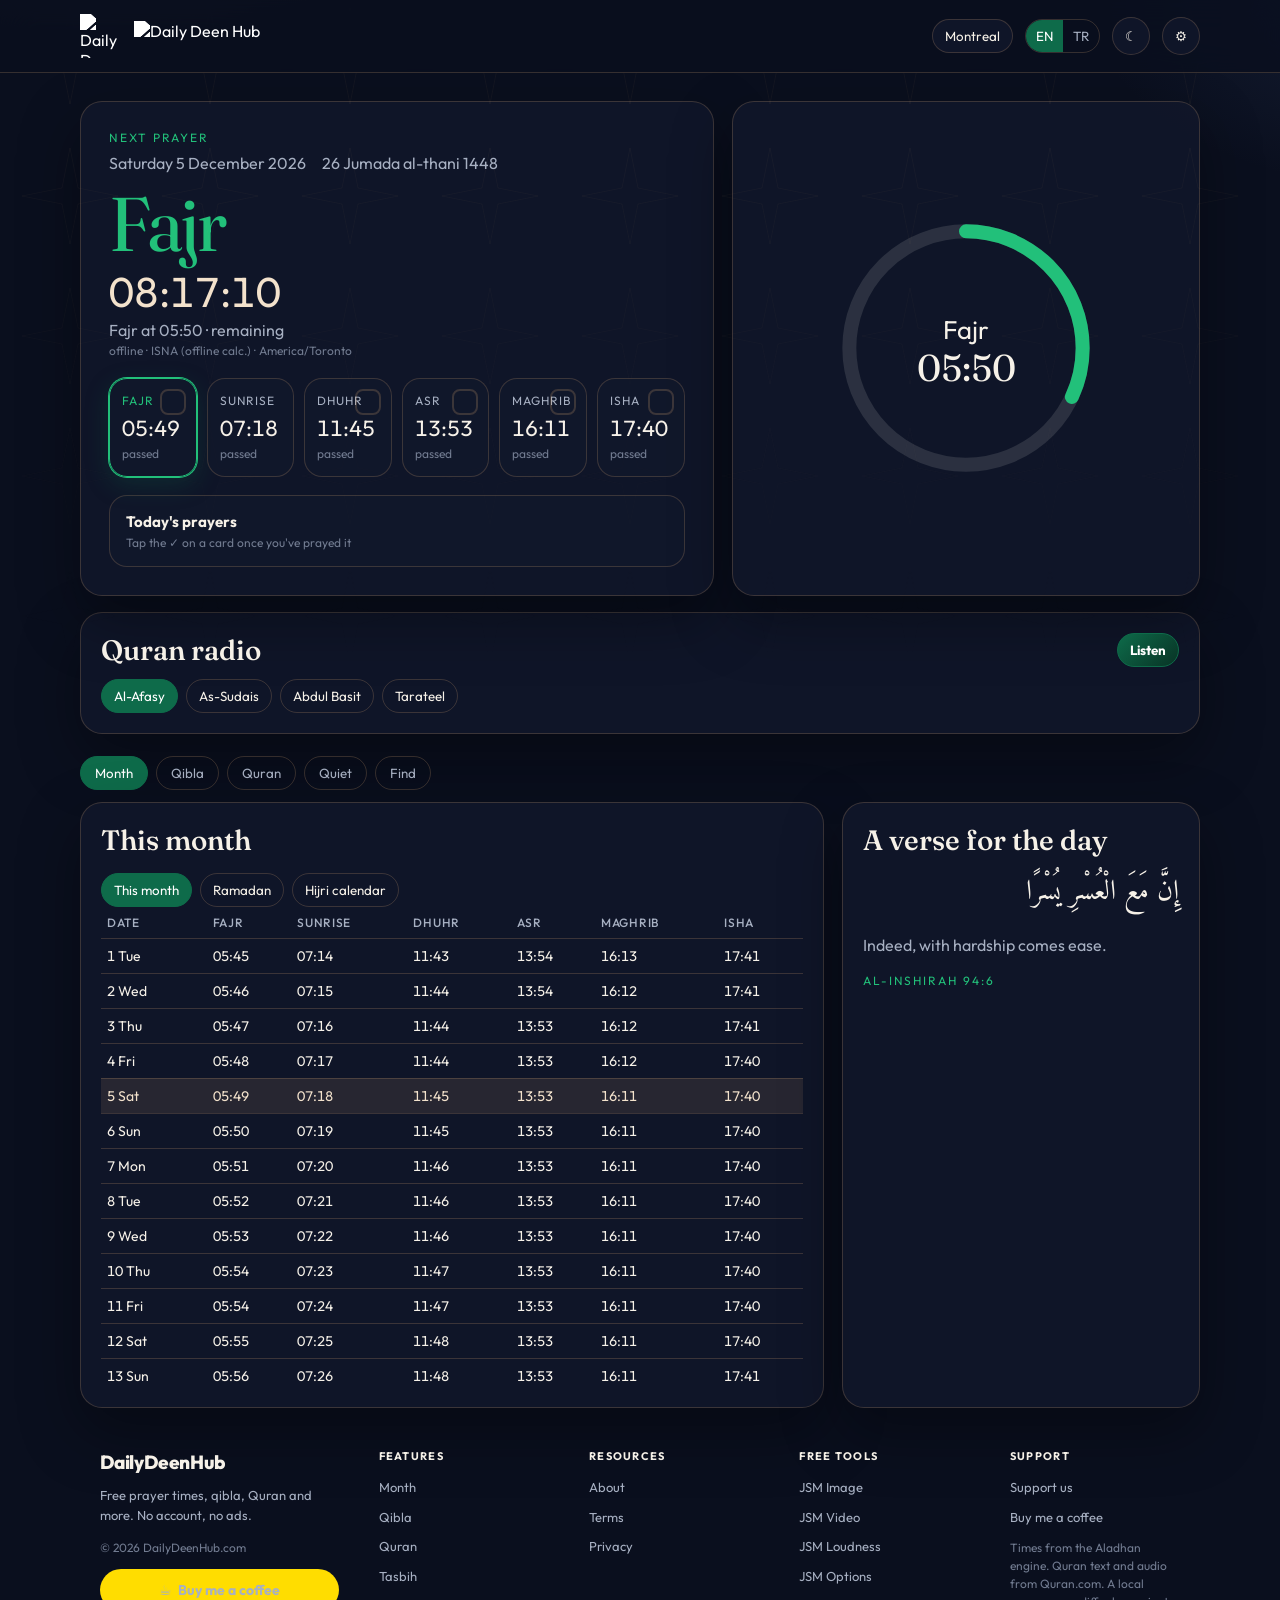
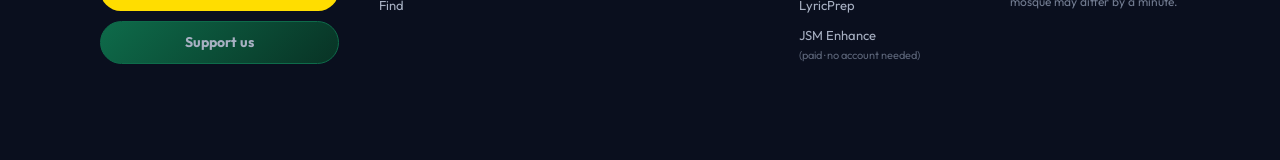
==== commit c44cf1bf: "Add files via upload" ====
--- a/index.html
+++ b/index.html
@@ -262,7 +262,7 @@
   <div class="toast hidden" id="toast"></div>
   <script src="/prayer-calc.js?v=3"></script>
   <script src="/prayer-api.js?v=6"></script>
-  <script src="/push-alerts.js?v=4"></script>
+  <script src="/push-alerts.js?v=5"></script>
   <script src="/app.js?v=32"></script>
 
   <div class="modal hidden" id="installPopup" style="z-index:60">
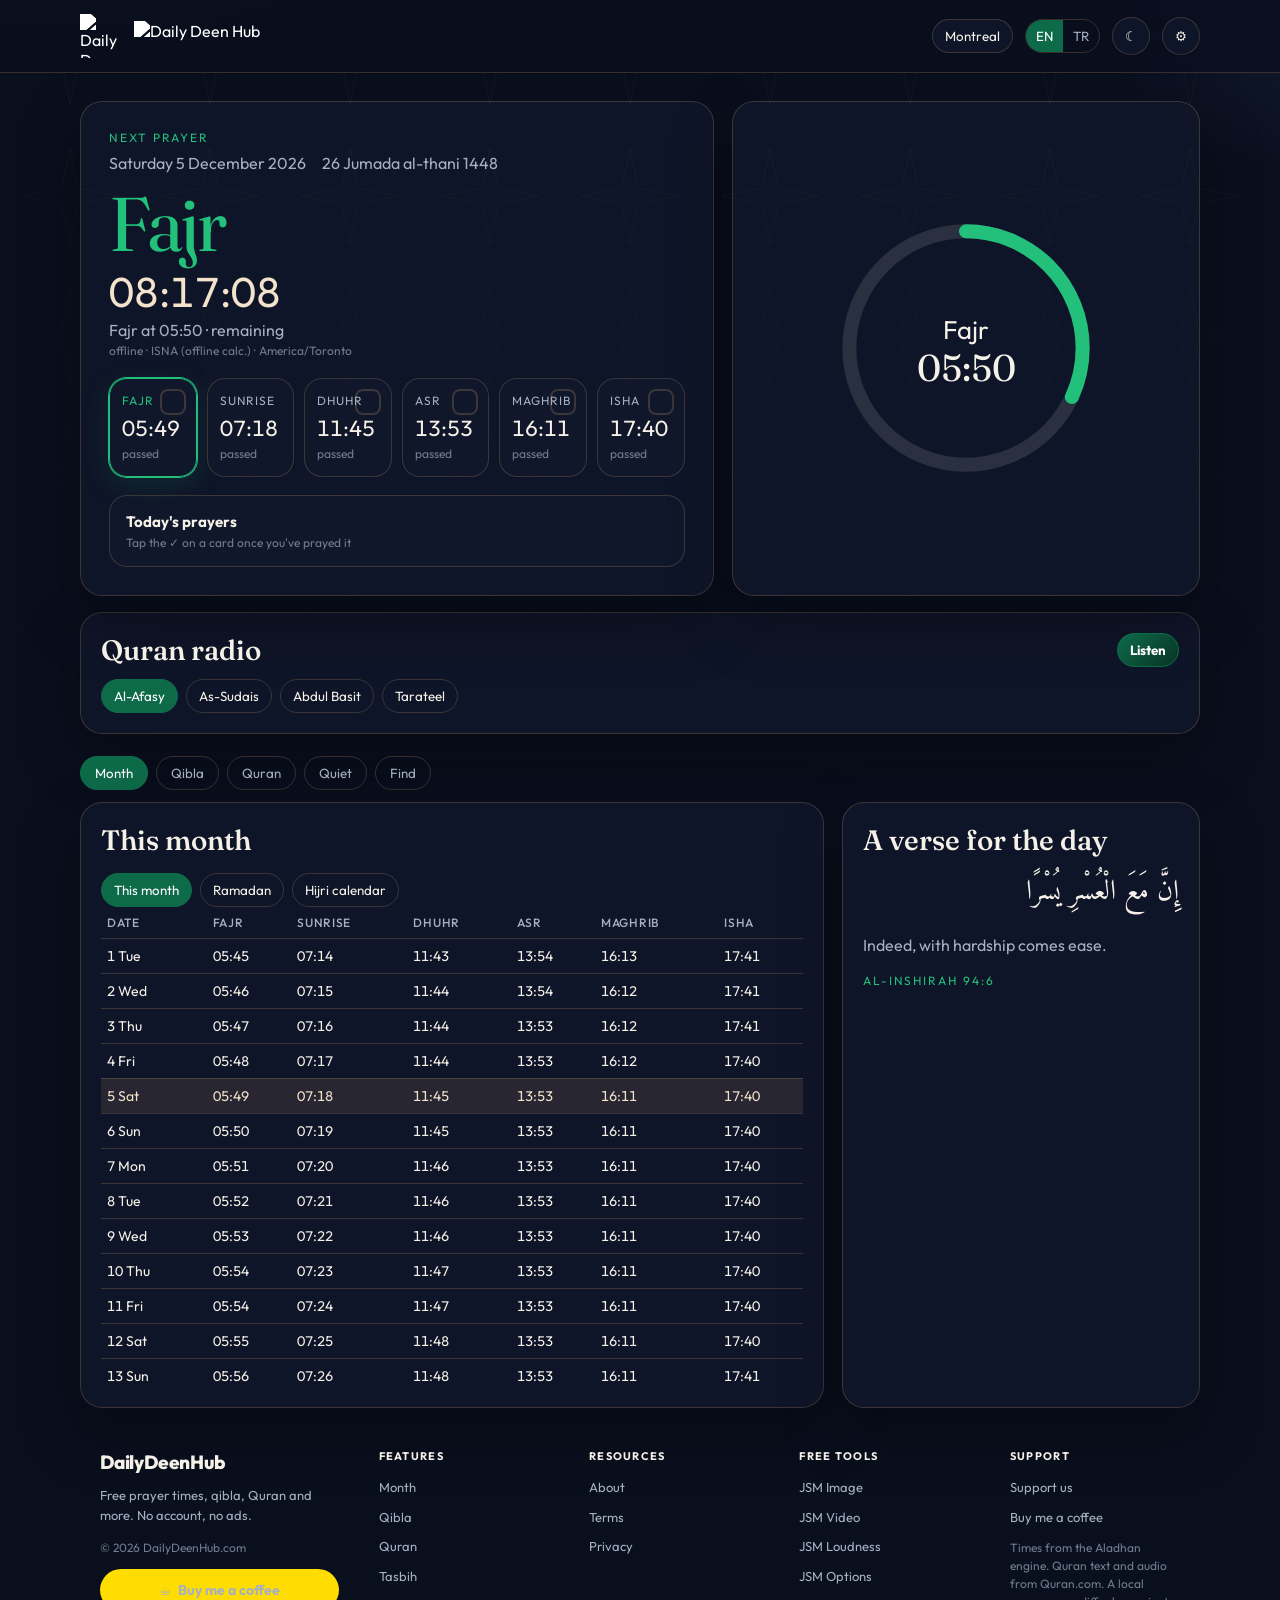
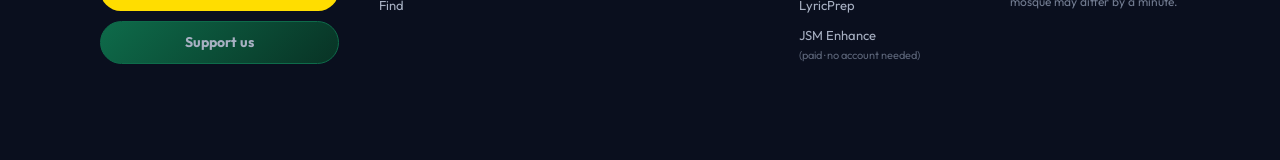
==== commit 3a07b181: "Qibla compass: magnetic declination correction for Android" ====
--- a/index.html
+++ b/index.html
@@ -263,7 +263,7 @@
   <script src="/prayer-calc.js?v=3"></script>
   <script src="/prayer-api.js?v=6"></script>
   <script src="/push-alerts.js?v=5"></script>
-  <script src="/app.js?v=32"></script>
+  <script src="/app.js?v=33"></script>
 
   <div class="modal hidden" id="installPopup" style="z-index:60">
     <div class="sheet">
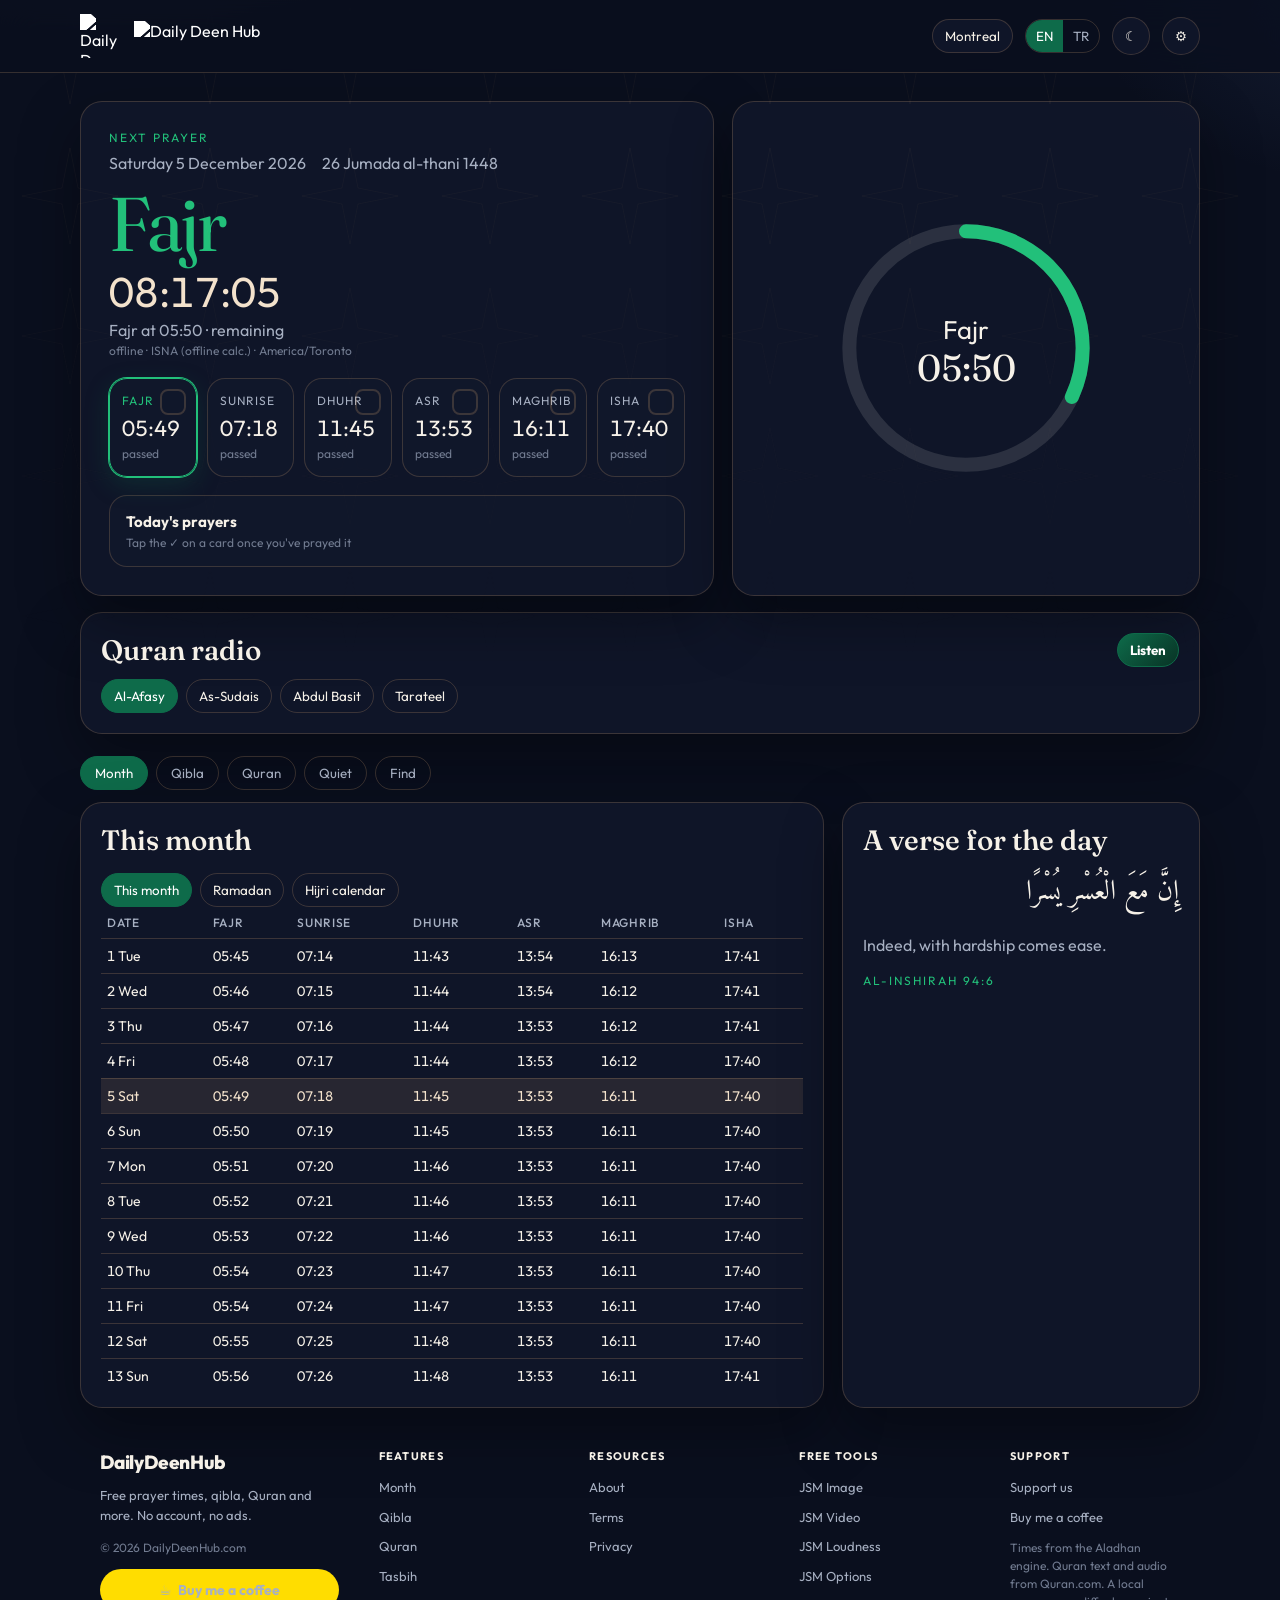
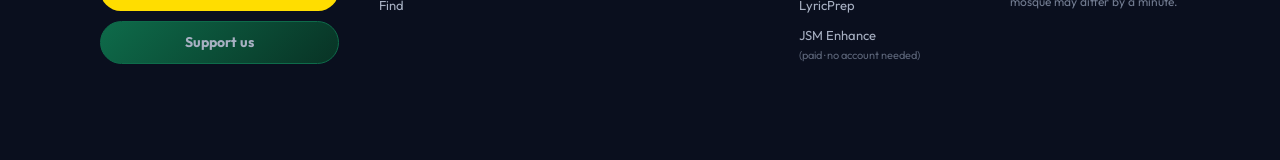
==== commit d35de88d: "Qibla: use GPS physical location, warn on manual test location" ====
--- a/index.html
+++ b/index.html
@@ -122,6 +122,7 @@
         <div class="deg" id="qiblaDeg">—°</div>
         <p class="hint" id="qiblaCheck"></p>
         <p class="hint" id="qiblaDistance"></p>
+        <p class="hint" id="qiblaLocNote" style="color:var(--gold,#d4a574)"></p>
         <p class="hint" id="qiblaTurn"></p>
         
       </div>
@@ -263,7 +264,7 @@
   <script src="/prayer-calc.js?v=3"></script>
   <script src="/prayer-api.js?v=6"></script>
   <script src="/push-alerts.js?v=5"></script>
-  <script src="/app.js?v=33"></script>
+  <script src="/app.js?v=34"></script>
 
   <div class="modal hidden" id="installPopup" style="z-index:60">
     <div class="sheet">
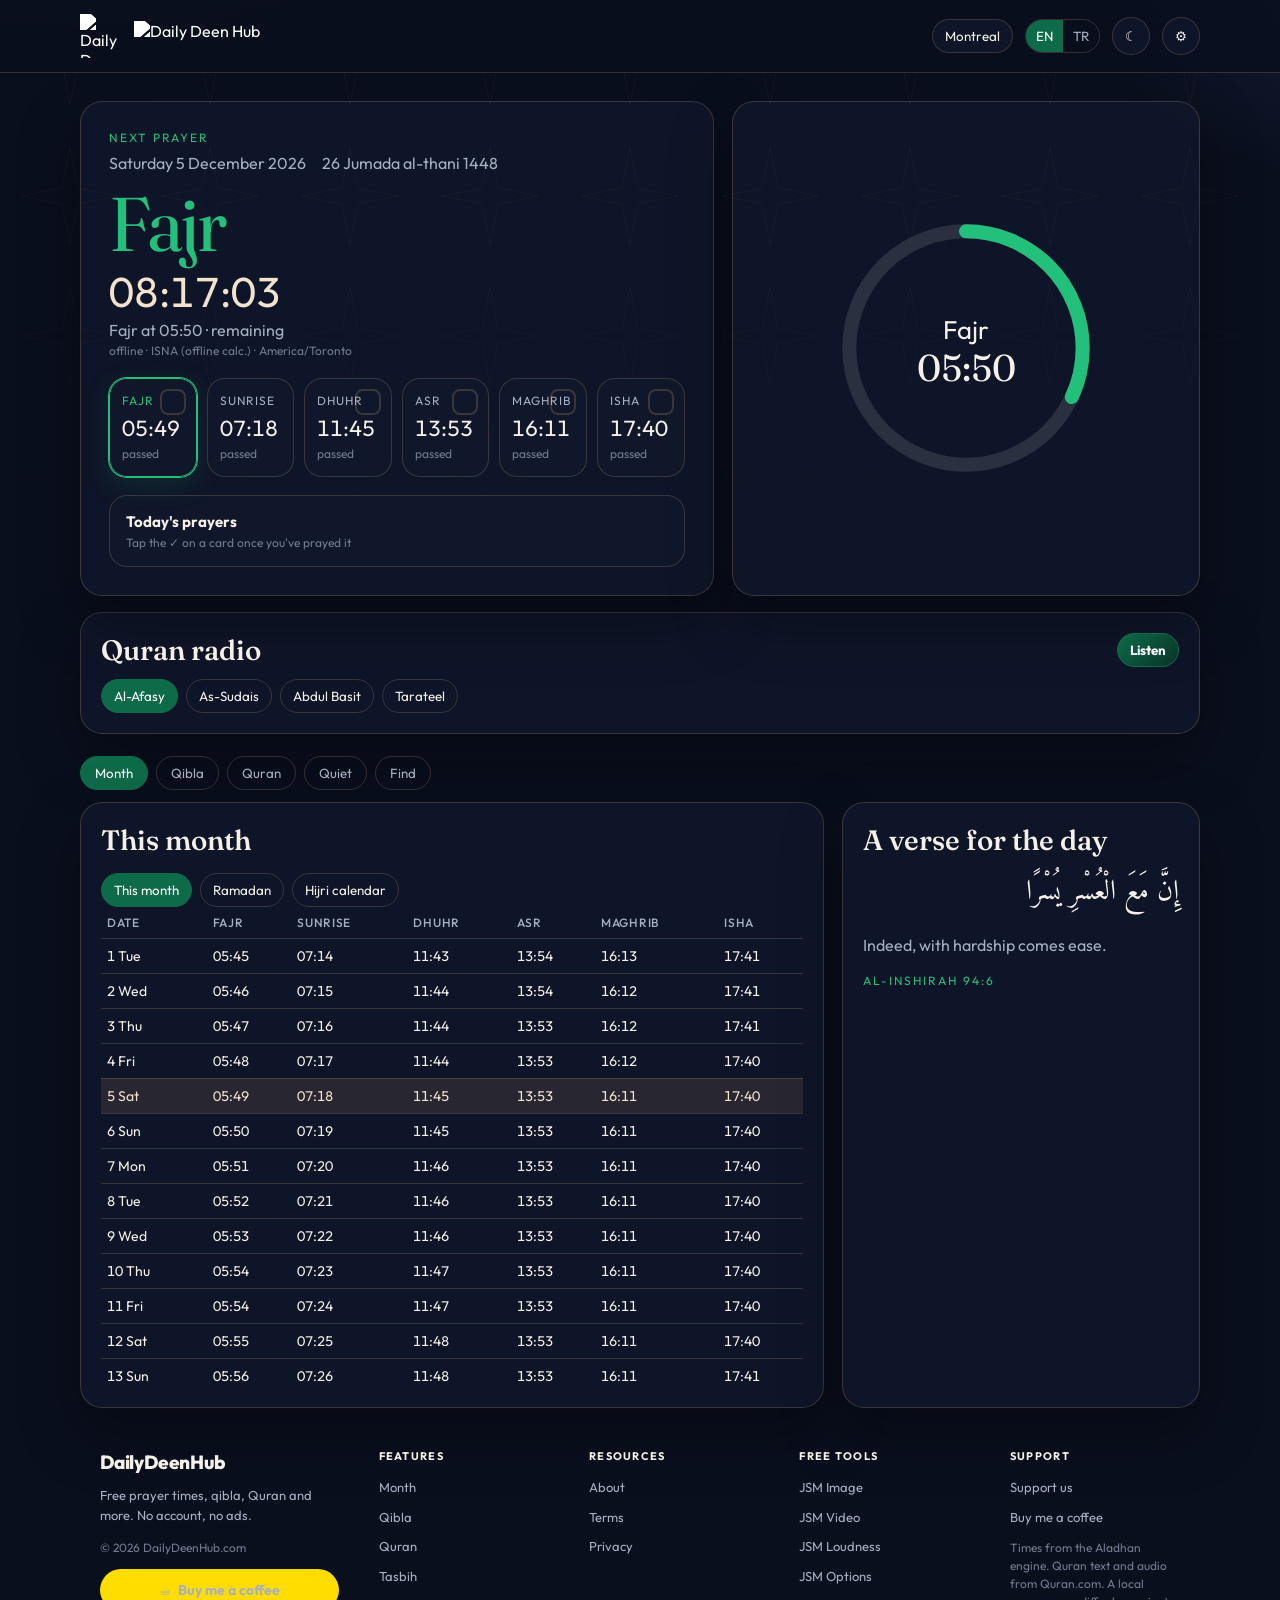
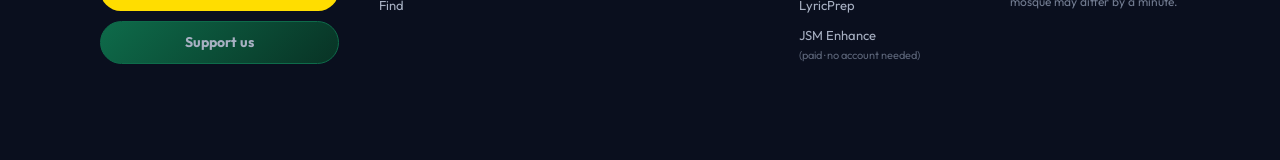
==== commit 544d8ecc: "Push API: use push.dailydeenhub.com custom domain" ====
--- a/index.html
+++ b/index.html
@@ -263,7 +263,7 @@
   <div class="toast hidden" id="toast"></div>
   <script src="/prayer-calc.js?v=3"></script>
   <script src="/prayer-api.js?v=6"></script>
-  <script src="/push-alerts.js?v=5"></script>
+  <script src="/push-alerts.js?v=6"></script>
   <script src="/app.js?v=34"></script>
 
   <div class="modal hidden" id="installPopup" style="z-index:60">
